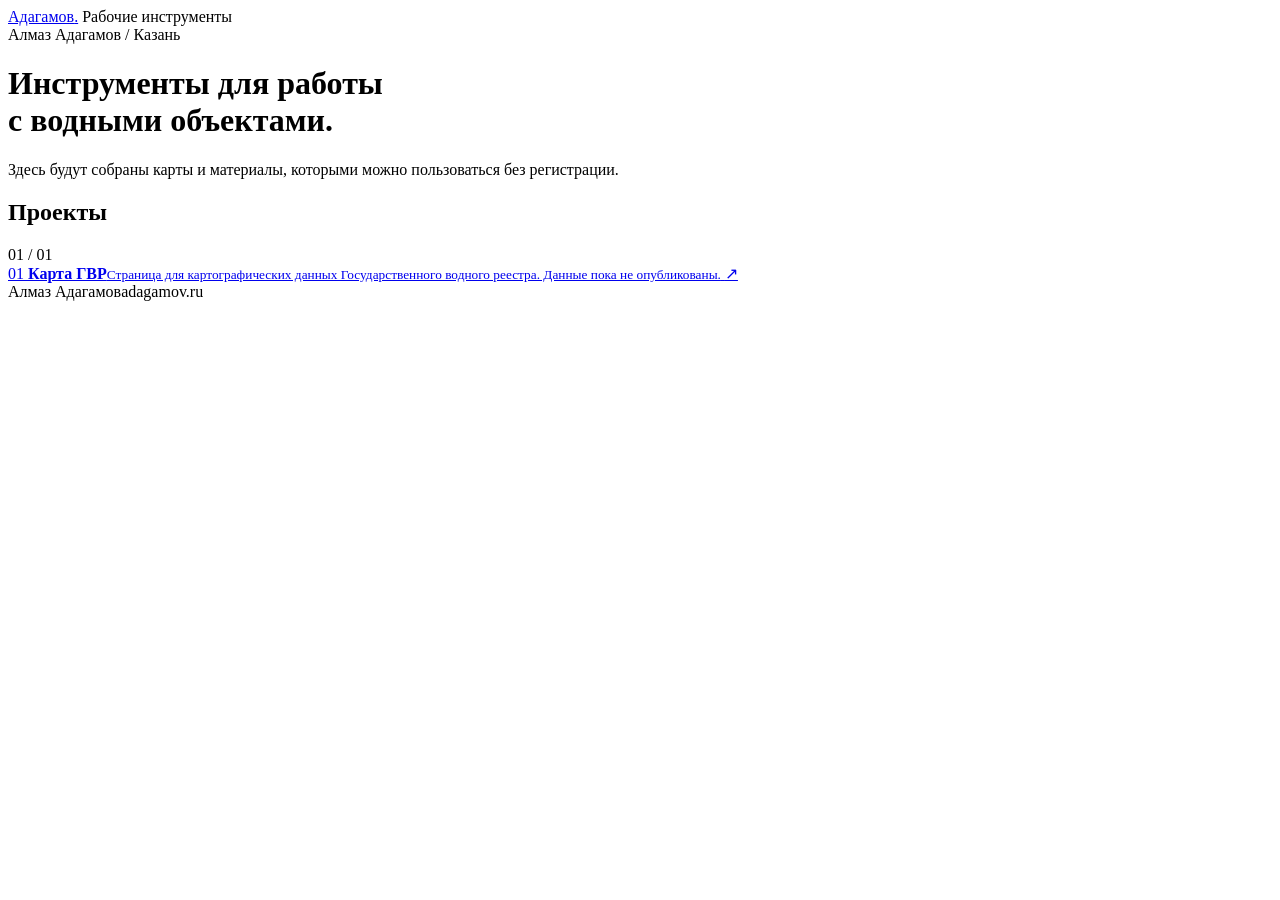
==== index.html @ 33707dd9 "Add index.html for public site" ====
<!doctype html>
<html lang="ru">
  <head>
    <meta charset="utf-8">
    <meta name="viewport" content="width=device-width, initial-scale=1">
    <meta name="theme-color" content="#0b2036">
    <meta name="description" content="Публичные инструменты Алмаза Адагамова для работы с водными объектами и пространственными данными.">
    <title>Алмаз Адагамов — инструменты</title>
    <link rel="stylesheet" href="/assets/site.css">
  </head>
  <body>
    <header class="header shell">
      <a class="brand" href="/" aria-label="Алмаз Адагамов — главная">Адагамов<span class="brand-dot">.</span></a>
      <span class="header-note">Рабочие инструменты</span>
    </header>
    <main class="shell main">
      <div class="eyebrow">Алмаз Адагамов / Казань</div>
      <h1>Инструменты для работы<br>с водными объектами.</h1>
      <p class="intro">Здесь будут собраны карты и материалы, которыми можно пользоваться без регистрации.</p>
      <section class="projects" aria-labelledby="projects-title">
        <div class="section-head">
          <h2 id="projects-title">Проекты</h2>
          <span>01 / 01</span>
        </div>
        <a class="project" href="/karta-gvr/">
          <span class="project-index">01</span>
          <span class="project-copy"><strong>Карта ГВР</strong><small>Страница для картографических данных Государственного водного реестра. Данные пока не опубликованы.</small></span>
          <span class="project-arrow" aria-hidden="true">↗</span>
        </a>
      </section>
    </main>
    <footer class="footer shell"><span>Алмаз Адагамов</span><span>adagamov.ru</span></footer>
  </body>
</html>
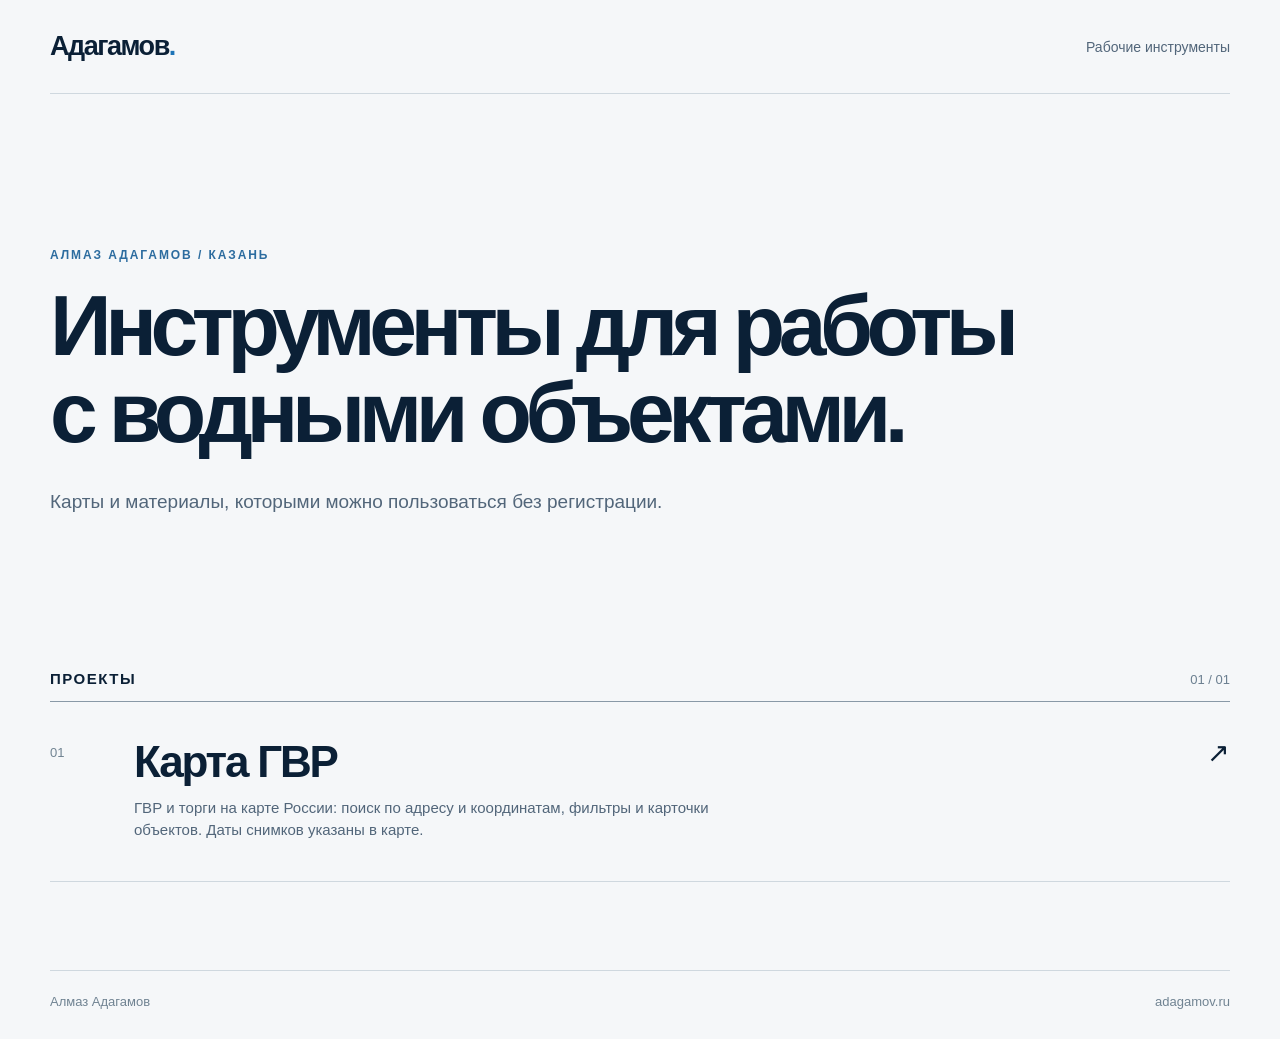
==== commit b2189f90: "Show the existing public GVR map at /karta-gvr/" ====
--- a/index.html
+++ b/index.html
@@ -16,7 +16,7 @@
     <main class="shell main">
       <div class="eyebrow">Алмаз Адагамов / Казань</div>
       <h1>Инструменты для работы<br>с водными объектами.</h1>
-      <p class="intro">Здесь будут собраны карты и материалы, которыми можно пользоваться без регистрации.</p>
+      <p class="intro">Карты и материалы, которыми можно пользоваться без регистрации.</p>
       <section class="projects" aria-labelledby="projects-title">
         <div class="section-head">
           <h2 id="projects-title">Проекты</h2>
@@ -24,7 +24,7 @@
         </div>
         <a class="project" href="/karta-gvr/">
           <span class="project-index">01</span>
-          <span class="project-copy"><strong>Карта ГВР</strong><small>Страница для картографических данных Государственного водного реестра. Данные пока не опубликованы.</small></span>
+          <span class="project-copy"><strong>Карта ГВР</strong><small>ГВР и торги на карте России: поиск по адресу и координатам, фильтры и карточки объектов. Даты снимков указаны в карте.</small></span>
           <span class="project-arrow" aria-hidden="true">↗</span>
         </a>
       </section>
--- a/assets/site.css
+++ b/assets/site.css
@@ -0,0 +1 @@
+:root{font-family:Arial,Helvetica,sans-serif;color:#0b2036;background:#f5f7f9;font-synthesis:none}*{box-sizing:border-box}body{margin:0;min-height:100vh;display:flex;flex-direction:column}a{color:inherit}.shell{width:min(1180px,calc(100% - 48px));margin-inline:auto}.header{height:94px;display:flex;align-items:center;justify-content:space-between;border-bottom:1px solid #cfd8df}.brand{font-size:27px;font-weight:800;letter-spacing:-.055em;text-decoration:none}.brand-dot{color:#1d74b7}.header-note,.back{color:#52667a;font-size:14px}.back{text-decoration:none}.back:hover{text-decoration:underline}.main{flex:1;padding-top:clamp(72px,12vw,164px);padding-bottom:88px}.eyebrow{text-transform:uppercase;letter-spacing:.16em;font-size:12px;font-weight:700;color:#2c6c9f}h1{font-size:clamp(42px,6.7vw,88px);letter-spacing:-.075em;line-height:1.02;margin:20px 0 30px;font-weight:700;max-width:1000px}.intro{max-width:640px;color:#52667a;font-size:19px;line-height:1.55;margin:0}.projects{margin-top:clamp(90px,12vw,170px)}.section-head{display:flex;align-items:baseline;justify-content:space-between;border-bottom:1px solid #8999a7;padding-bottom:14px}.section-head h2{font-size:15px;margin:0;text-transform:uppercase;letter-spacing:.1em}.section-head span{font-size:13px;color:#6b7f90}.project{display:grid;grid-template-columns:64px minmax(0,1fr) 45px;gap:20px;padding:35px 0 39px;border-bottom:1px solid #cfd8df;text-decoration:none;transition:color .2s,border-color .2s}.project:hover,.project:focus-visible{color:#145d97;border-color:#145d97}.project-index{padding-top:8px;font-size:13px;color:#708392}.project-copy{display:grid;gap:10px}.project-copy strong{font-size:clamp(28px,3.5vw,44px);letter-spacing:-.05em}.project-copy small{font-size:15px;line-height:1.5;color:#52667a;font-weight:400;max-width:620px}.project-arrow{font-size:27px;text-align:right}.footer{border-top:1px solid #cfd8df;color:#708392;display:flex;justify-content:space-between;padding-block:23px 30px;font-size:13px}.page-main{padding-top:clamp(70px,9vw,120px)}.page-main h1{margin-bottom:22px}.empty-state{margin-top:clamp(70px,10vw,120px);min-height:320px;border:1px solid #c6d4df;background:#eaf0f4;display:flex;align-items:center;justify-content:center;gap:26px;padding:32px}.empty-mark{width:104px;height:104px;display:grid;place-items:center;border:1px solid #9eb4c5;border-radius:50%;color:#3674a2;letter-spacing:.06em;font-size:18px;font-weight:700}.empty-state strong{display:block;font-size:21px;letter-spacing:-.025em}.empty-state p{color:#52667a;font-size:16px;line-height:1.5;max-width:370px;margin:9px 0 0}@media(max-width:600px){.shell{width:min(100% - 32px,1180px)}.header{height:76px}.brand{font-size:24px}.header-note{display:none}.main{padding-top:75px}.intro{font-size:17px}.projects{margin-top:92px}.project{grid-template-columns:32px 1fr 24px;gap:10px;padding:26px 0}.project-copy small{font-size:14px}.empty-state{min-height:310px;flex-direction:column;align-items:flex-start;gap:21px}.empty-mark{width:76px;height:76px;font-size:15px}}
